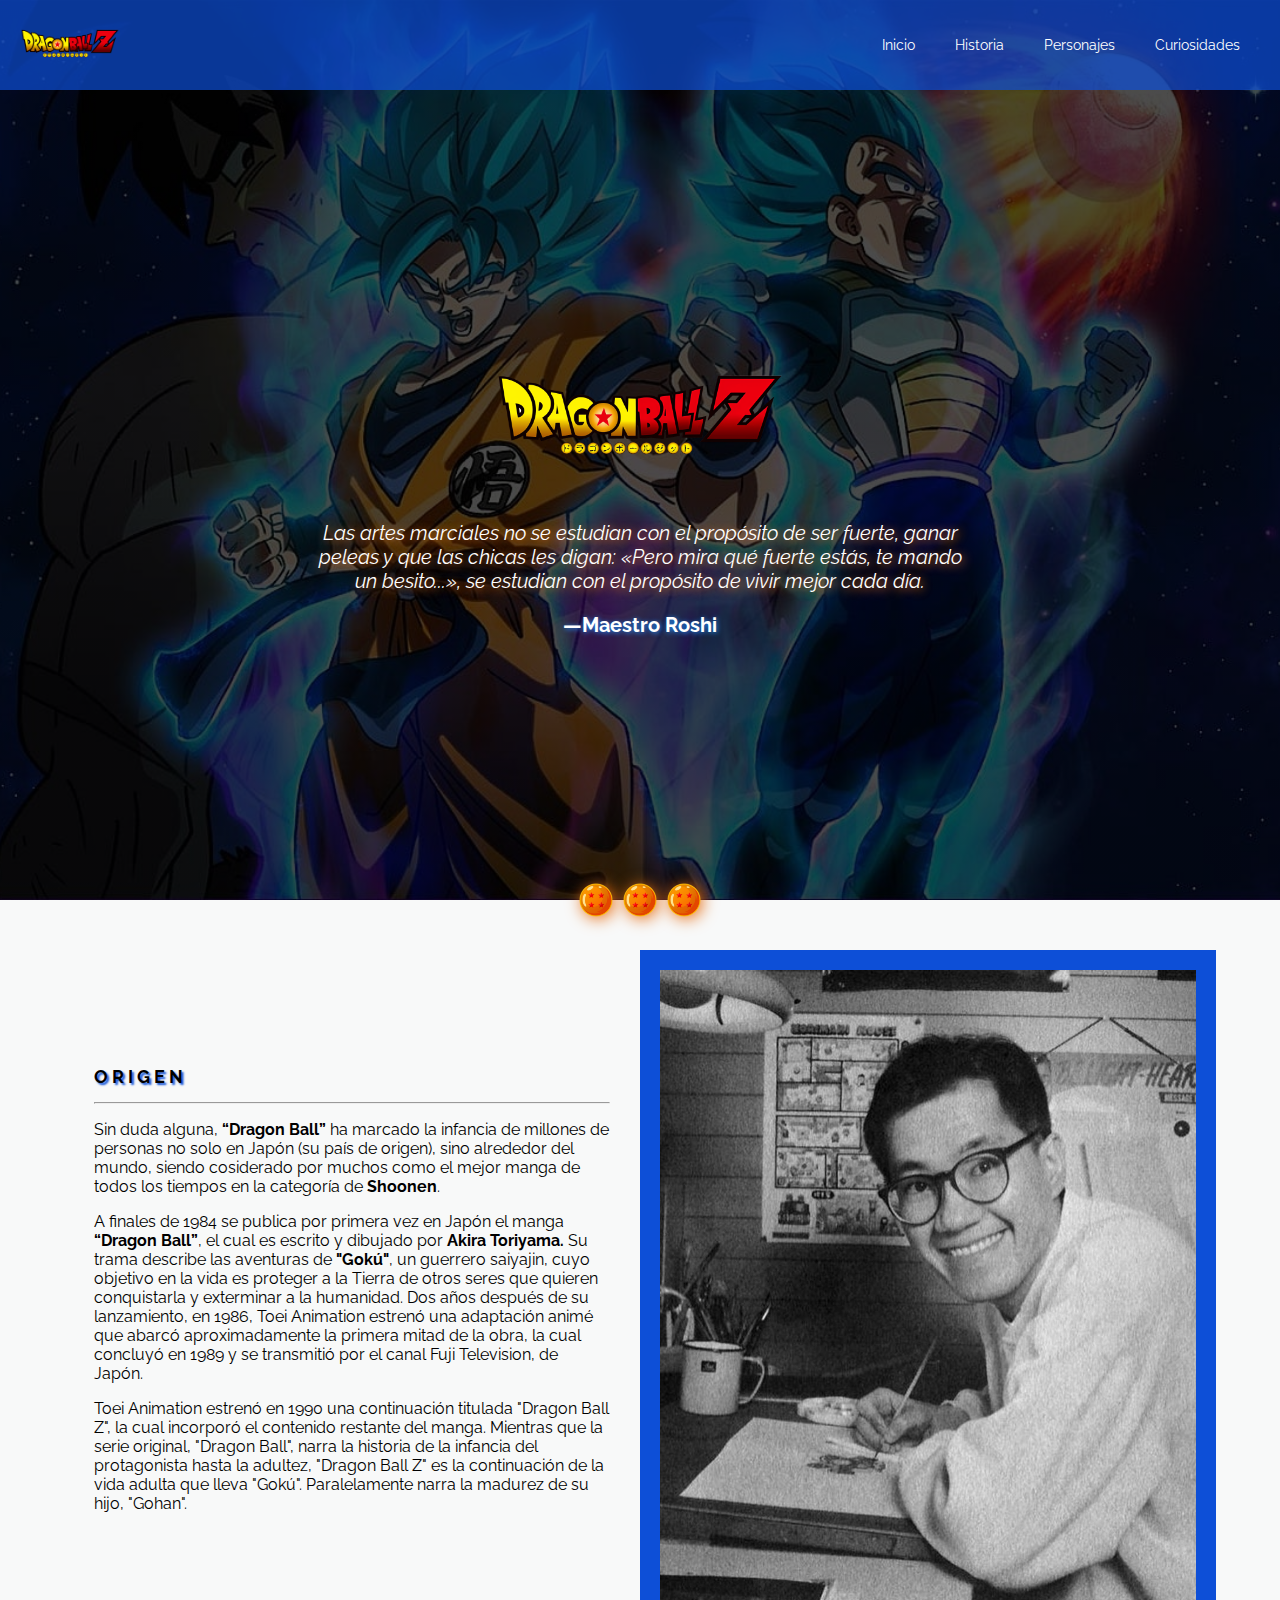
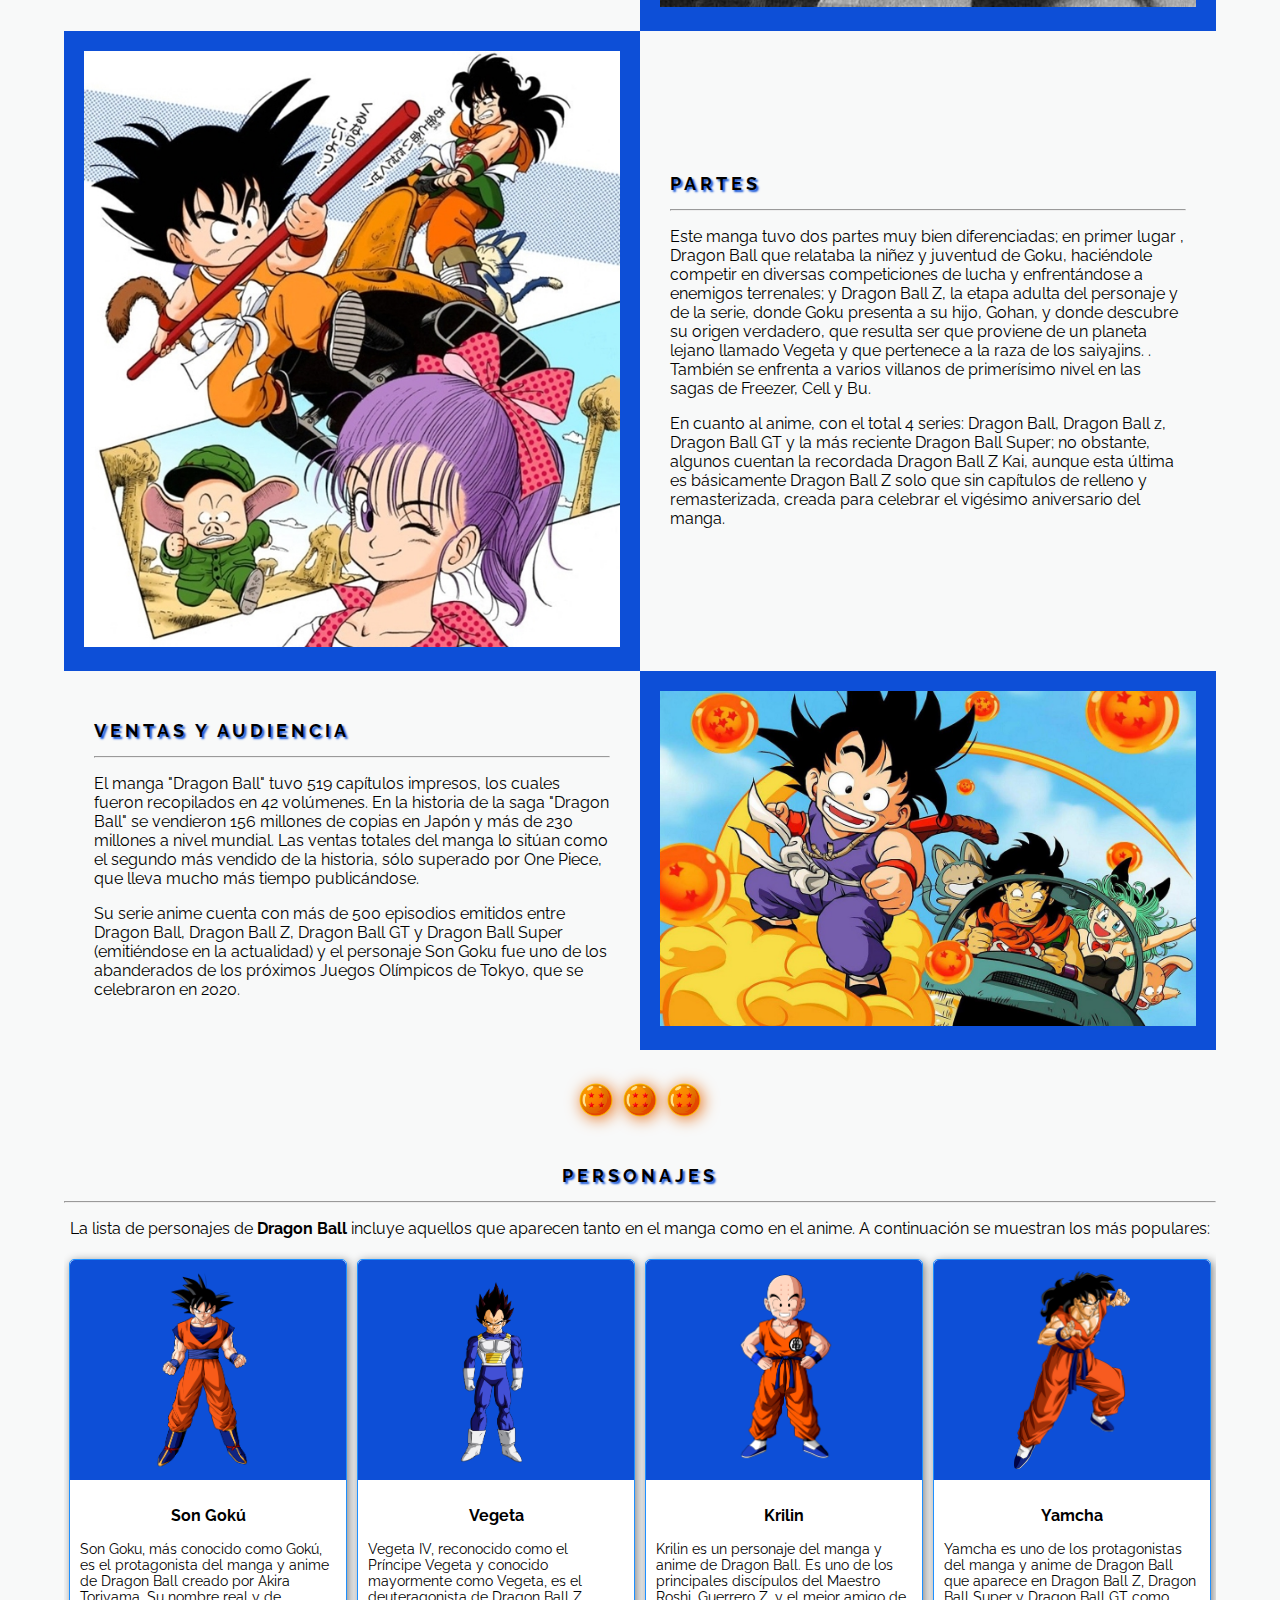
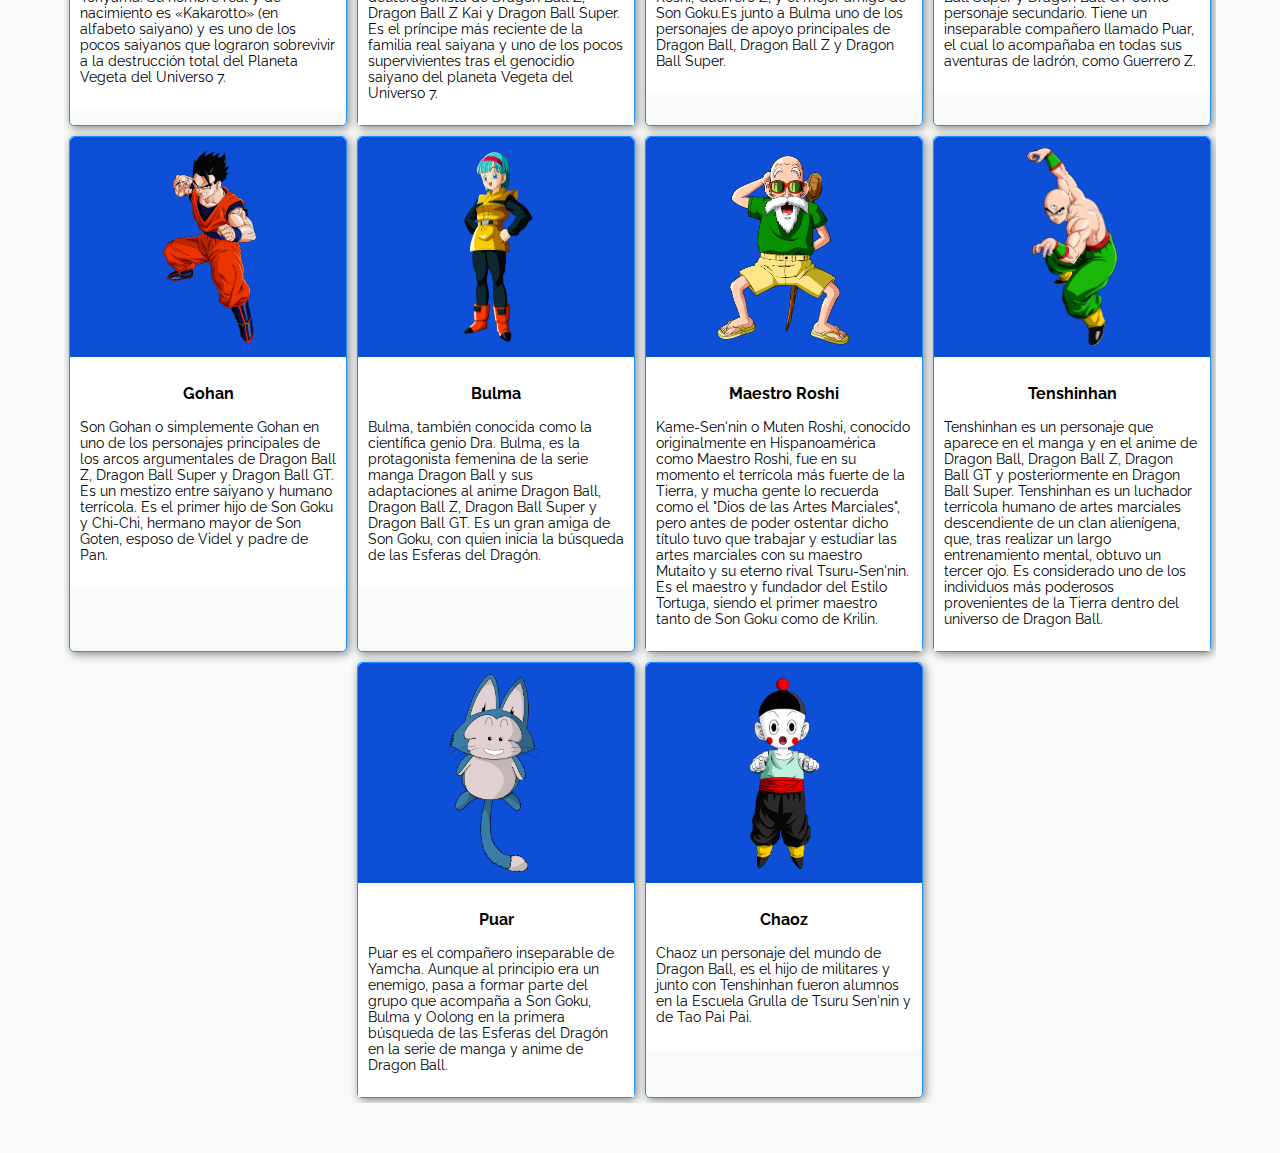
==== Proyecto-07-Dragon-Ball/index.html @ 8200dbeb "Ejercicio maquetación 07 Dragon Ball" ====
<!DOCTYPE html>
<html lang="en">
<head>
    <meta charset="UTF-8">
    <meta http-equiv="X-UA-Compatible" content="IE=edge">
    <meta name="viewport" content="width=device-width, initial-scale=1.0">
    <title>Dragon Ball</title>

    <!-- Browser Icon -->
    <link rel="icon" href="./assets/img/esfera-4-estrellas.png" type="image/png">

    <!-- Font Awesome CSS -->
    <link rel="stylesheet" href="https://use.fontawesome.com/releases/v5.11.1/css/all.css">

    <!-- Google Fonts -->
    <link rel="preconnect" href="https://fonts.gstatic.com">
    <link href="https://fonts.googleapis.com/css2?family=Raleway:wght@300;400;600;700&display=swap" rel="stylesheet">

    <link rel="stylesheet" href="./css/styles.css">
</head>
<body>
    <header class="header">
        <nav class="main-nav">
            <div class="main-nav__logo">
                <img class="main-nav__dbz-logo" src="./assets/img/dbz-logo.png" alt="Logo DBZ">
            </div>
            <ul class="main-menu">
                <li class="main-menu__item">
                    <a href="#" class="main-menu__link">Inicio</a>
                </li>
                <li class="main-menu__item">
                    <a href="#" class="main-menu__link">Historia</a>
                </li>
                <li class="main-menu__item">
                    <a href="#" class="main-menu__link">Personajes</a>
                </li>
                <li class="main-menu__item">
                    <a href="#" class="main-menu__link">Curiosidades</a>
                </li>
            </ul>
            <span class="hamburguer-menu">X</span>
        </nav>
        <section class="banner">
            <div class="banner__content">
                <img class="banner__image" src="./assets/img/dbz-logo.png" alt="Logo DBZ">
                <blockquote class="banner__phrase">
                    <p class="banner__sentence">
                        Las artes marciales no se estudian con el propósito de ser fuerte, ganar peleas y que las chicas les digan: «Pero mira qué fuerte estás, te mando un besito...», se estudian con el propósito de vivir mejor cada día.
                    </p>
                    <p class="banner__author">—Maestro Roshi</p>
                </blockquote>
            </div>
        </section>
        <div class="section-separator">
            <span class="section-separator__icon">
                <img class="section-separator__image" src="./assets/img/esfera-4-estrellas.png" alt="Esfera del dragón">
            </span>
            <span class="section-separator__icon">
                <img class="section-separator__image" src="./assets/img/esfera-4-estrellas.png" alt="Esfera del dragón">
            </span>
            <span class="section-separator__icon">
                <img class="section-separator__image" src="./assets/img/esfera-4-estrellas.png" alt="Esfera del dragón">
            </span>
        </div>
    </header>
    <main class="main">
        <section class="section">
            <div class="container">
                <section class="db-info">
                    <div class="db-info__texts">
                        <div class="db-info__content">
                            <h2 class="section-title">Origen</h2>
                            <hr>
                            <p>Sin duda alguna, <span class="text-bold">“Dragon Ball”</span> ha marcado la infancia de millones de personas no solo en Japón (su país de origen), sino alrededor del mundo, siendo cosiderado por muchos como el mejor manga de todos los tiempos en la categoría de <span class="text-bold">Shoonen</span>.</p>
                            <p>A finales de 1984 se publica por primera vez en Japón el manga <span class="text-bold">“Dragon Ball”</span>, el cual es escrito y dibujado por <span class="text-bold">Akira Toriyama.</span>  Su trama describe las aventuras de <span class="text-bold">"Gokú"</span>, un guerrero saiyajin, cuyo objetivo en la vida es proteger a la Tierra de otros seres que quieren conquistarla y exterminar a la humanidad. Dos años después de su lanzamiento, en 1986, Toei Animation estrenó una adaptación animé que abarcó aproximadamente la primera mitad de la obra, la cual concluyó en 1989 y se transmitió por el canal Fuji Television, de Japón.</p>
                            <p>Toei Animation estrenó en 1990 una continuación titulada "Dragon Ball Z", la cual incorporó el contenido restante del manga. Mientras que la serie original, "Dragon Ball", narra la historia de la infancia del protagonista hasta la adultez, "Dragon Ball Z" es la continuación de la vida adulta que lleva "Gokú". Paralelamente narra la madurez de su hijo, "Gohan".</p>
                        </div>
                    </div>
                    <div class="db-info__image">
                        <img class="db-info__picture" src="./assets/img/akira-toriyama.jpg" alt="Akira Toriyama">
                    </div>
                </section>
                <section class="db-info">
                    <div class="db-info__image">
                        <img class="db-info__picture" src="./assets/img/manga-dbz.jpg" alt="Akira Toriyama">
                    </div>
                    <div class="db-info__texts">
                        <div class="db-info__content">
                            <h2 class="section-title">Partes</h2>
                            <hr>
                            <p>Este manga tuvo dos partes muy bien diferenciadas; en primer lugar , Dragon Ball que relataba la niñez y juventud de Goku, haciéndole competir en diversas competiciones de lucha y enfrentándose a enemigos terrenales; y Dragon Ball Z, la etapa adulta del personaje y de la serie, donde Goku presenta a su hijo, Gohan, y donde descubre su origen verdadero, que resulta ser que proviene de un planeta lejano llamado Vegeta y que pertenece a la raza de los saiyajins. . También se enfrenta a varios villanos de primerísimo nivel en las sagas de Freezer, Cell y Bu.</p>
                            <p>En cuanto al anime, con el total 4 series: Dragon Ball, Dragon Ball z, Dragon Ball GT y la más reciente Dragon Ball Super; no obstante, algunos cuentan la recordada Dragon Ball Z Kai, aunque esta última es básicamente Dragon Ball Z solo que sin capítulos de relleno y remasterizada, creada para celebrar el vigésimo aniversario del manga.</p>
                        </div>
                    </div>
                </section>
                <section class="db-info">
                    <div class="db-info__texts">
                        <div class="db-info__content">
                            <h2 class="section-title">Ventas y audiencia</h2>
                            <hr>
                            <p>El manga "Dragon Ball" tuvo 519 capítulos impresos, los cuales fueron recopilados en 42 volúmenes. En la historia de la saga "Dragon Ball" se vendieron 156 millones de copias en Japón y más de 230 millones a nivel mundial. Las ventas totales del manga lo sitúan como el segundo más vendido de la historia, sólo superado por One Piece, que lleva mucho más tiempo publicándose. </p>
                            <p>Su serie anime cuenta con más de 500 episodios emitidos entre Dragon Ball, Dragon Ball Z, Dragon Ball GT y Dragon Ball Super (emitiéndose en la actualidad) y el personaje Son Goku fue uno de los abanderados de los próximos Juegos Olímpicos de Tokyo, que se celebraron en 2020. </p>
                        </div>
                    </div>
                    <div class="db-info__image">
                        <img class="db-info__picture" src="./assets/img/dbz-ventas.jpg" alt="Akira Toriyama">
                    </div>
                </section>
            </div>
            <div class="section-separator">
                <span class="section-separator__icon">
                    <img class="section-separator__image" src="./assets/img/esfera-4-estrellas.png" alt="Esfera del dragón">
                </span>
                <span class="section-separator__icon">
                    <img class="section-separator__image" src="./assets/img/esfera-4-estrellas.png" alt="Esfera del dragón">
                </span>
                <span class="section-separator__icon">
                    <img class="section-separator__image" src="./assets/img/esfera-4-estrellas.png" alt="Esfera del dragón">
                </span>
            </div>
        </section>
        <section class="section">
            <div class="container">
                <h2 class="section-title section-title--center">Personajes</h2>
                <hr>
                <p class="section__description">
                    La lista de personajes de <span class="text-bold">Dragon Ball</span> incluye aquellos que aparecen tanto en el manga como en el anime. A continuación se muestran los más populares:
                </p>
                <div class="characters">
                    <div class="character">
                        <div class="character__header">
                            <img class="character__image" src="./assets/img/goku.png" alt="Son Goku">
                        </div>
                        <div class="character__body">
                            <h3 class="character__title">Son Gokú</h3>
                            <p class="character__description">Son Goku, más conocido como Gokú, es el protagonista del manga y anime de Dragon Ball creado por Akira Toriyama. Su nombre real y de nacimiento es «Kakarotto» (en alfabeto saiyano) y es uno de los pocos saiyanos que lograron sobrevivir a la destrucción total del Planeta Vegeta del Universo 7.</p>
                        </div>
                    </div>
                    <div class="character">
                        <div class="character__header">
                            <img class="character__image" src="./assets/img/vegeta.png" alt="Son Goku">
                        </div>
                        <div class="character__body">
                            <h3 class="character__title">Vegeta</h3>
                            <p class="character__description">Vegeta IV, reconocido como el Príncipe Vegeta y conocido mayormente como Vegeta, es el deuteragonista de Dragon Ball Z, Dragon Ball Z Kai y Dragon Ball Super. Es el príncipe más reciente de la familia real saiyana y uno de los pocos supervivientes tras el genocidio saiyano del planeta Vegeta del Universo 7.</p>
                        </div>
                    </div>
                    <div class="character">
                        <div class="character__header">
                            <img class="character__image" src="./assets/img/krilin.png" alt="Son Goku">
                        </div>
                        <div class="character__body">
                            <h3 class="character__title">Krilin</h3>
                            <p class="character__description">Krilin es un personaje del manga y anime de Dragon Ball. Es uno de los principales discípulos del Maestro Roshi, Guerrero Z, y el mejor amigo de Son Goku.Es junto a Bulma uno de los personajes de apoyo principales de Dragon Ball, Dragon Ball Z y Dragon Ball Super.</p>
                        </div>
                    </div>
                    <div class="character">
                        <div class="character__header">
                            <img class="character__image" src="./assets/img/yamcha.png" alt="Son Goku">
                        </div>
                        <div class="character__body">
                            <h3 class="character__title">Yamcha</h3>
                            <p class="character__description">Yamcha es uno de los protagonistas del manga y anime de Dragon Ball que aparece en Dragon Ball Z, Dragon Ball Super y Dragon Ball GT como personaje secundario. Tiene un inseparable compañero llamado Puar, el cual lo acompañaba en todas sus aventuras de ladrón, como Guerrero Z.</p>
                        </div>
                    </div>
                    <div class="character">
                        <div class="character__header">
                            <img class="character__image" src="./assets/img/gohan.png" alt="Son Goku">
                        </div>
                        <div class="character__body">
                            <h3 class="character__title">Gohan</h3>
                            <p class="character__description">Son Gohan o simplemente Gohan en uno de los personajes principales de los arcos argumentales de Dragon Ball Z, Dragon Ball Super y Dragon Ball GT. Es un mestizo entre saiyano y humano terrícola. Es el primer hijo de Son Goku y Chi-Chi, hermano mayor de Son Goten, esposo de Videl y padre de Pan.</p>
                        </div>
                    </div>
                    <div class="character">
                        <div class="character__header">
                            <img class="character__image" src="./assets/img/bulma.png" alt="Son Goku">
                        </div>
                        <div class="character__body">
                            <h3 class="character__title">Bulma</h3>
                            <p class="character__description">Bulma, también conocida como la científica genio Dra. Bulma, es la protagonista femenina de la serie manga Dragon Ball y sus adaptaciones al anime Dragon Ball, Dragon Ball Z, Dragon Ball Super y Dragon Ball GT. Es un gran amiga de Son Goku, con quien inicia la búsqueda de las Esferas del Dragón.</p>
                        </div>
                    </div>
                    <div class="character">
                        <div class="character__header">
                            <img class="character__image" src="./assets/img/maestro-roshi-2.png" alt="Son Goku">
                        </div>
                        <div class="character__body">
                            <h3 class="character__title">Maestro Roshi</h3>
                            <p class="character__description">Kame-Sen'nin o Muten Roshi, conocido originalmente en Hispanoamérica como Maestro Roshi, fue en su momento el terrícola más fuerte de la Tierra, y mucha gente lo recuerda como el "Dios de las Artes Marciales", pero antes de poder ostentar dicho título tuvo que trabajar y estudiar las artes marciales con su maestro Mutaito y su eterno rival Tsuru-Sen'nin. Es el maestro y fundador del Estilo Tortuga, siendo el primer maestro tanto de Son Goku como de Krilin.</p>
                        </div>
                    </div>
                    <div class="character">
                        <div class="character__header">
                            <img class="character__image" src="./assets/img/ten-shin-han.png" alt="Son Goku">
                        </div>
                        <div class="character__body">
                            <h3 class="character__title">Tenshinhan</h3>
                            <p class="character__description">Tenshinhan es un personaje que aparece en el manga y en el anime de Dragon Ball, Dragon Ball Z, Dragon Ball GT y posteriormente en Dragon Ball Super. Tenshinhan es un luchador terrícola humano de artes marciales descendiente de un clan alienígena, que, tras realizar un largo entrenamiento mental, obtuvo un tercer ojo. Es considerado uno de los individuos más poderosos provenientes de la Tierra dentro del universo de Dragon Ball.</p>
                        </div>
                    </div>
                    <div class="character">
                        <div class="character__header">
                            <img class="character__image" src="./assets/img/puar.png" alt="Son Goku">
                        </div>
                        <div class="character__body">
                            <h3 class="character__title">Puar</h3>
                            <p class="character__description">Puar es el compañero inseparable de Yamcha. Aunque al principio era un enemigo, pasa a formar parte del grupo que acompaña a Son Goku, Bulma y Oolong en la primera búsqueda de las Esferas del Dragón en la serie de manga y anime de Dragon Ball.</p>
                        </div>
                    </div>
                    <div class="character">
                        <div class="character__header">
                            <img class="character__image" src="./assets/img/chaos.png" alt="Son Goku">
                        </div>
                        <div class="character__body">
                            <h3 class="character__title">Chaoz</h3>
                            <p class="character__description">Chaoz un personaje del mundo de Dragon Ball, es el hijo de militares y junto con Tenshinhan fueron alumnos en la Escuela Grulla de Tsuru Sen'nin y de Tao Pai Pai.</p>
                        </div>
                    </div>
                </div>
            </div>
        </section>
    </main>
    <footer class="footer">

    </footer>
</body>
</html>
---- Proyecto-07-Dragon-Ball/css/styles.css ----
/* -------- Variables -------- */

:root {
    --white: white;
    --black: #000000;
    --light-grey:#F8F9F9;
    --secondary-gray: #8E9DAE;
    --dark-grey: grey;  
    --orange: #e67019;  
    --blue: #0d4fd7;
    --light-blue: dodgerblue; 
    --dark-blue: #09538d;
}


/* -------- General Styles -------- */

* {
    box-sizing: border-box;
}

html {
    font-size: 62.5%;
}

body {
    margin: 0;
    font-size: 1.6rem;
    font-family: 'Raleway', sans-serif;
}


/* -------- Header Styles -------- */

.header,
.main,
.footer {
    min-width: 320px;
}

.text-bold {
    font-weight: bold;
}

.text-italic {
    font-style: italic;
}

.header {
    height: 100vh;
    background-image: linear-gradient(rgba(0, 0, 0, 0.7), 
                                      rgba(0, 0, 0, 0.7)),
                                      url('../assets/img/dbz-background-1.jpg');
    background-repeat: no-repeat;
    background-size: cover;
    background-position: left;
    background-attachment: fixed;
    position: relative;
}


/* Section Separator Styles */

.section-separator {
    position: absolute;
    bottom: -24px;
    left: calc(50% - 64px);
}

.section-separator__icon {
    display: inline-block;
    width: 40px;
    height: 40px;
}

.section-separator__image {
    width: 100%;
    filter: drop-shadow(2px 2px 8px var(--orange));
}

/* Main Nav Styles */

.main-nav {
    height: 10vh;
    display: flex;
    flex-direction: column;
    align-items: center;
    justify-content: space-between;
    font-size: 1.4rem;
    position: relative;
}

.main-nav__logo {
    width: 100%;
    text-align: center;
    background-color: rgba(13, 79, 215, 0.7);
}

.main-nav__dbz-logo {
    max-width: 100px;
}

.main-menu {
    width: 100%;
    margin-top: 0;
    margin-left: 0;
    margin-bottom: 0;
    padding-left: 0;
    list-style-type: none;
    display: flex;
    flex-direction: column;
    background-color: rgba(0, 0, 0, 0.7);
}

.main-menu__item {
    padding: 10px 20px;
}

.main-menu__item:hover {
    background-color: rgba(229, 231, 233, 0.2);
}

.main-menu__link {
    color: var(--white);
    text-decoration: none;
}


/* Banner Styles */

.banner {
    height: 90vh; 
    display: flex;
    align-items: center;
    justify-content: center;
    text-align: center;
}

.banner__content {
    width: 95%;
    padding: 20px;
    color: var(--white);
}

.banner__image {
    width: 40%;
    min-width: 150px;
}

.banner__phrase {
    font-size: 1.8rem;
}

.banner__sentence {
    font-style: italic;
    text-shadow: 2px 2px 10px var(--orange);
}

.banner__author {
    font-weight: bold;
    text-shadow: 1px 1px 5px var(--light-blue);
}


/* -------- Main Styles -------- */

.container {
    width: 95%;
    margin: 0 auto;
    overflow: hidden;
}

.main {
    background-color: var(--light-grey);
}

.section {
    padding: 50px 0px;
    position: relative;
}

.section-title {
    text-transform: uppercase;
    letter-spacing: 4px;
    font-size: 1.8rem;
    text-shadow: 2px 2px 2px var(--blue);
}

.section-title--center {
    text-align: center;
}

.section__description {
    text-align: center;
}


/* DB info Styles */

.db-info {
    display: flex;
    flex-wrap: wrap;
}

.db-info__texts {
    width: 100%;
    padding: 20px 30px;
    display: flex;
    align-items: center;
    justify-content: center;
}

.db-info__image {
    width: 100%;
    padding: 20px;
    background-color: var(--blue);
}

.db-info__image--orange {
    background-color: orange;
}

.db-info__picture {
    max-width: 100%;
}


/* Characters Styles  */

.characters {
    display: flex;
    flex-wrap: wrap;
    justify-content: center;
}

.character {
    width: 100%;
    margin: 5px;
    /*flex-grow: 1;
    flex-basis: 250px;*/
    border: 1px solid dodgerblue;
    border-radius: 5px;
    box-shadow: 2px 2px 10px var(--dark-grey);
    font-size: 1.4rem;
}

.character__header {
    height: 220px;
    text-align: center;
    background-color: var(--blue);
    border-top-left-radius: 5px;
    border-top-right-radius: 5px;
    display: flex;
    align-items: center;
    justify-content: center;
}

.character__title {
    text-align: center;
}

.character__image {
    height: 90%;
}

.character__body {
    padding: 10px;
    text-align: left;
    background-color: var(--white);
}

.character__link {
    font-weight: bold;
    color: var(--blue);
    text-decoration: none;
}

/* -------- Header Styles -------- */
/* -------- Header Styles -------- */
/* -------- Header Styles -------- */


.hamburguer-menu {
    display: inline-block;
    background-color: purple;
    color: white;
    padding: 20px;
    text-align: center;
    position: absolute;
    top: 5px;
    right: 5px;
}

/* -------- Media Queries -------- */

@media screen and (min-width: 576px) {

    .header {
        background-position: center;
    }

    .main-nav {
        padding: 10px 20px;
        flex-direction: row;
        background-color: rgba(13, 79, 215, 0.7);
    }

    .main-nav__logo {
        width: auto;
        background: none;
    }

    .main-menu {
        width: auto;
        display: flex;
        flex-direction: row;
        background: none;
    }

    .banner__content {
        width: 80%;
    }
        
    .banner__phrase {
        font-size: 2rem;
    }

    .character {
        width: calc(50% - 10px);
    }

    .hamburguer-menu {
        display: none;
    }


}

@media screen and (min-width: 768px) {
 
    .container {
        width: 90%;
    }

    .banner__content {
        width: 70%;
    }

    .db-info__texts {
        width: 50%;
    }

    .db-info__image {
        width: 50%;
    }

    .character {
        width: calc(33% - 10px);
    }
}

@media screen and (min-width: 992px) {
    
    .banner__content {
        width: 60%;
    }

    .character {
        width: calc(25% - 10px);
    }


}
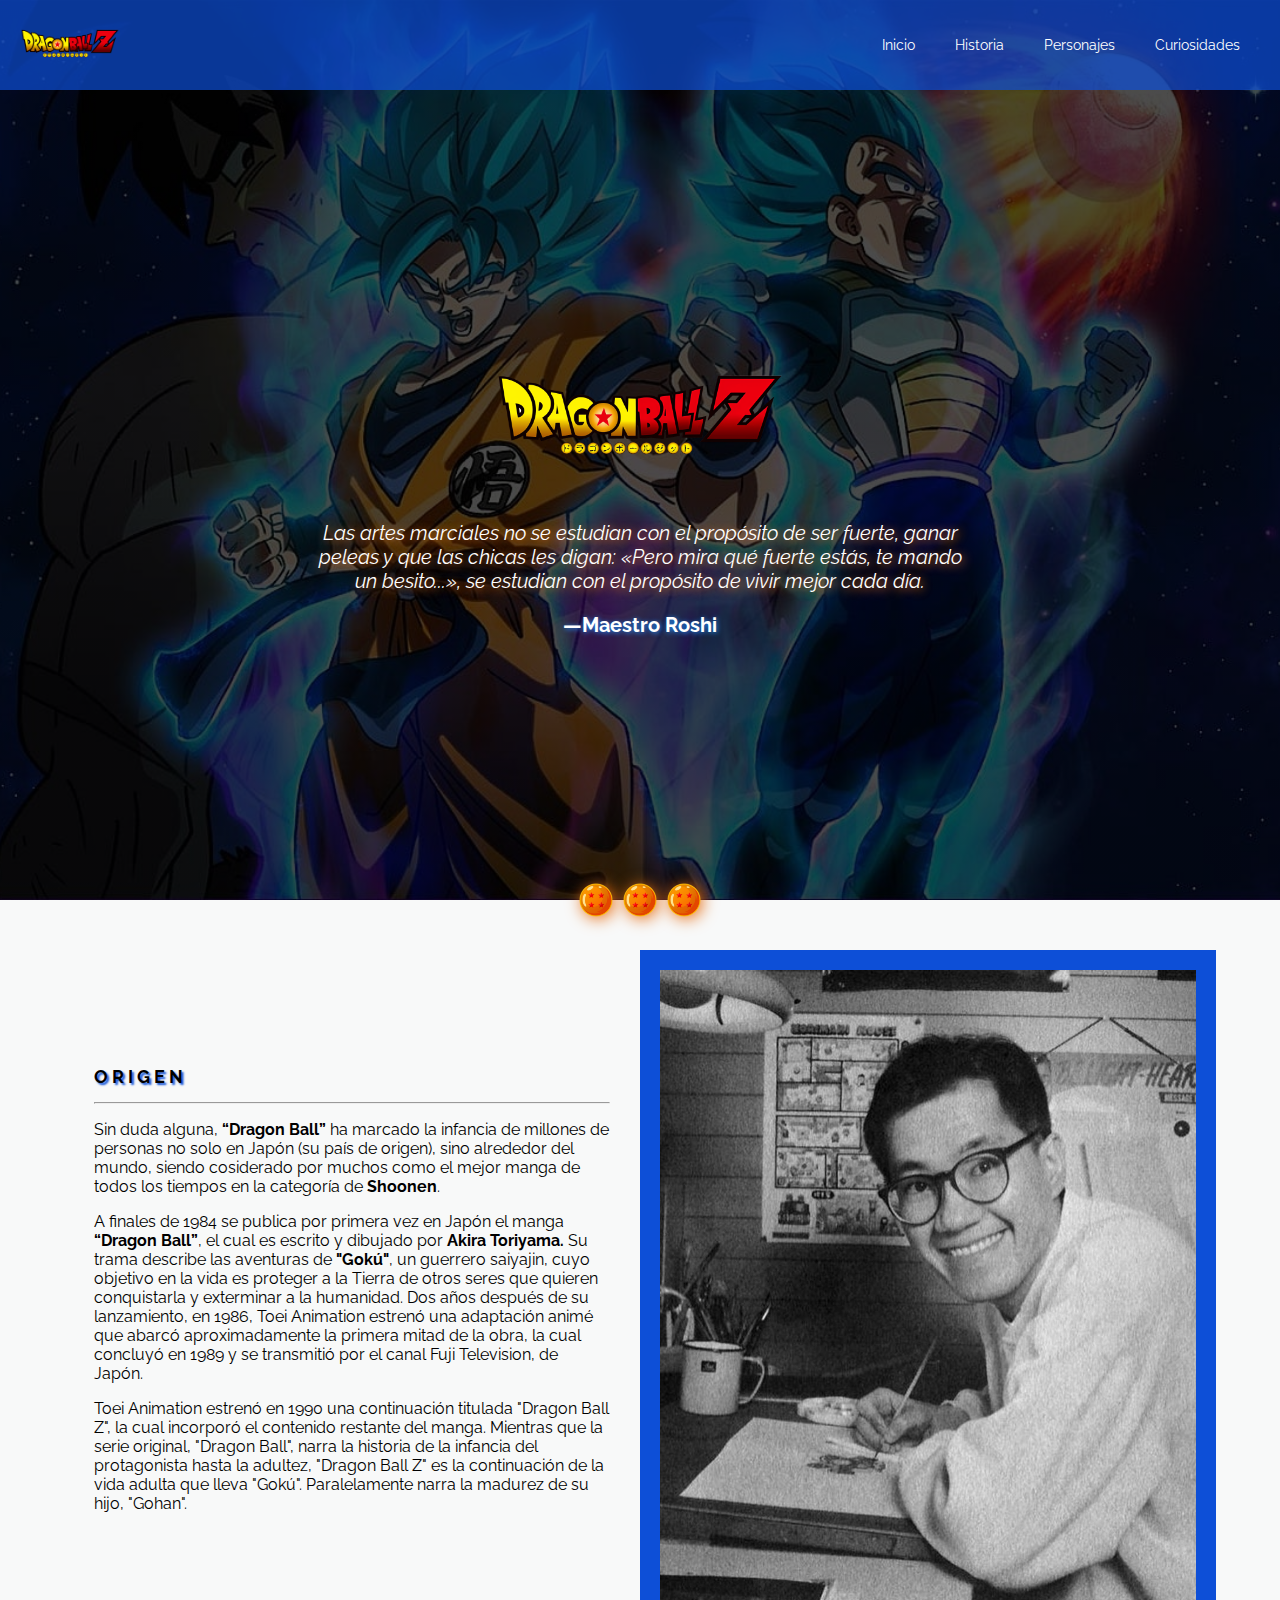
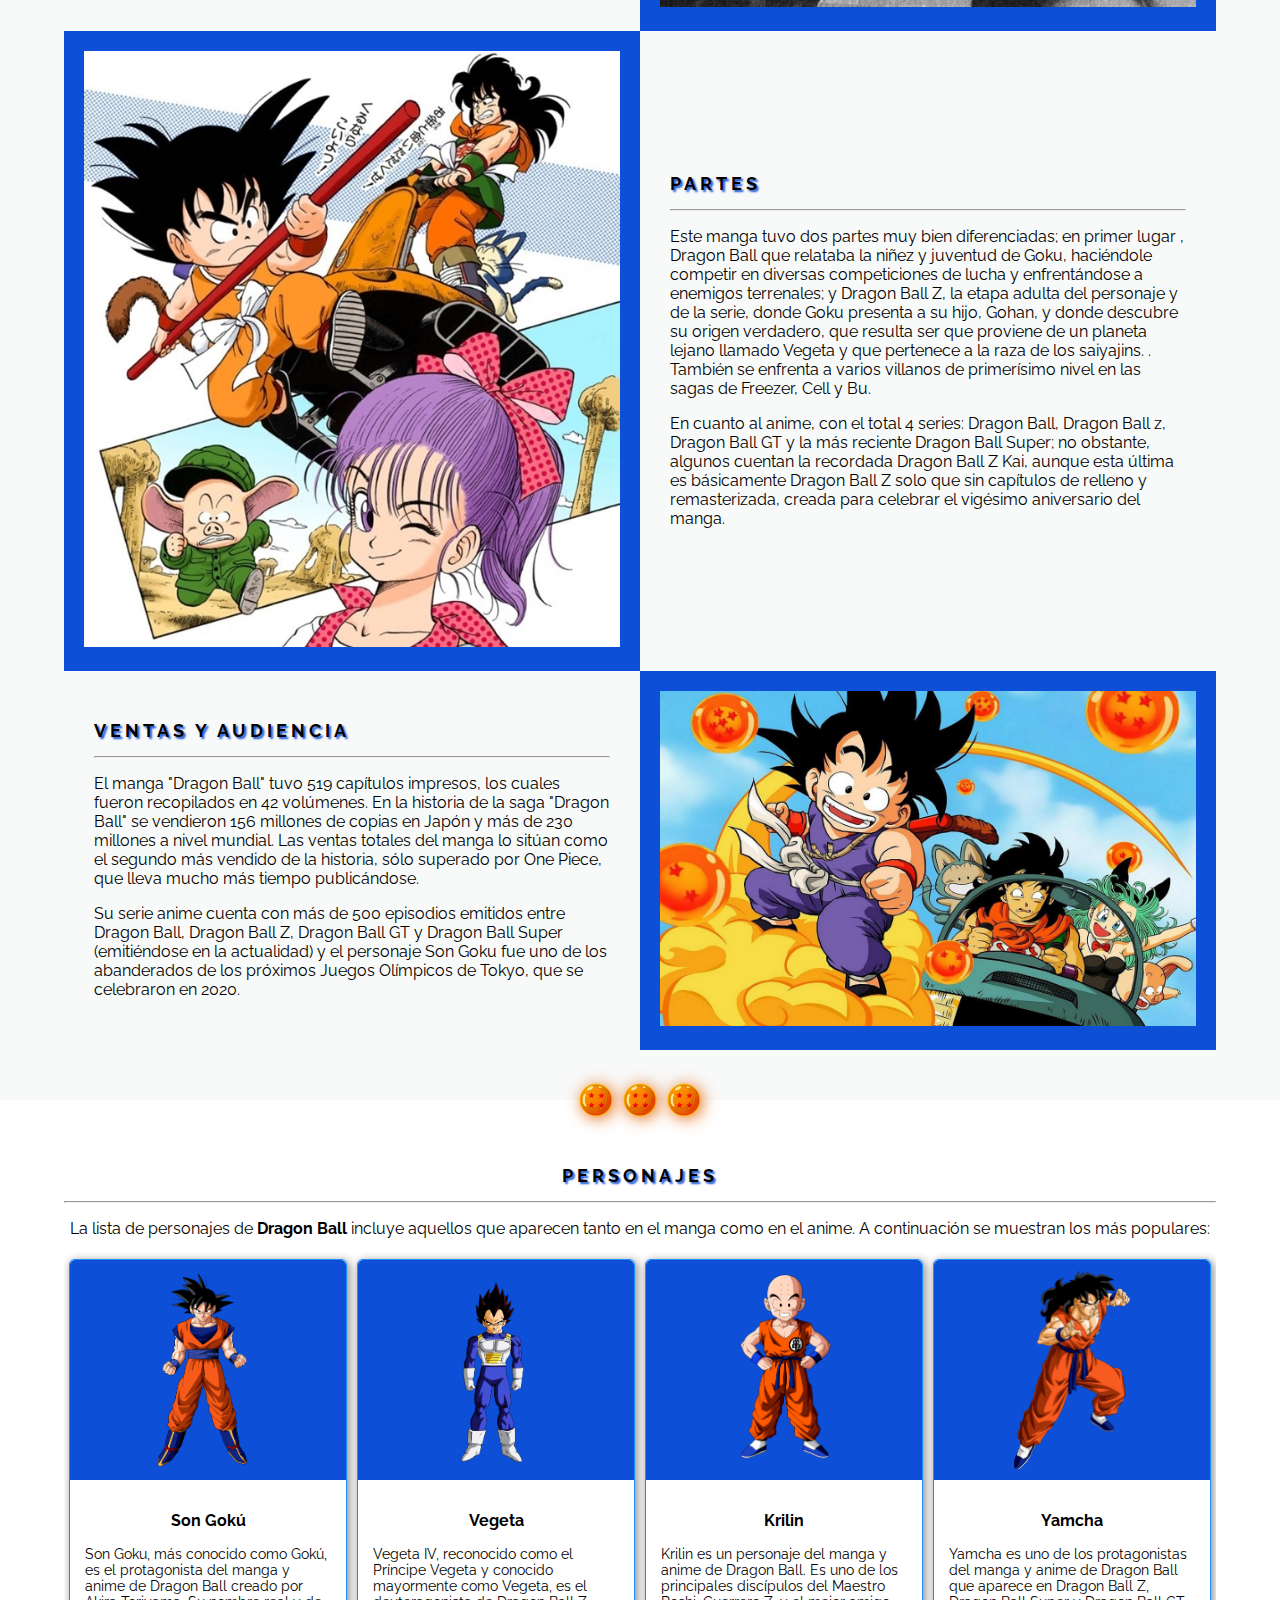
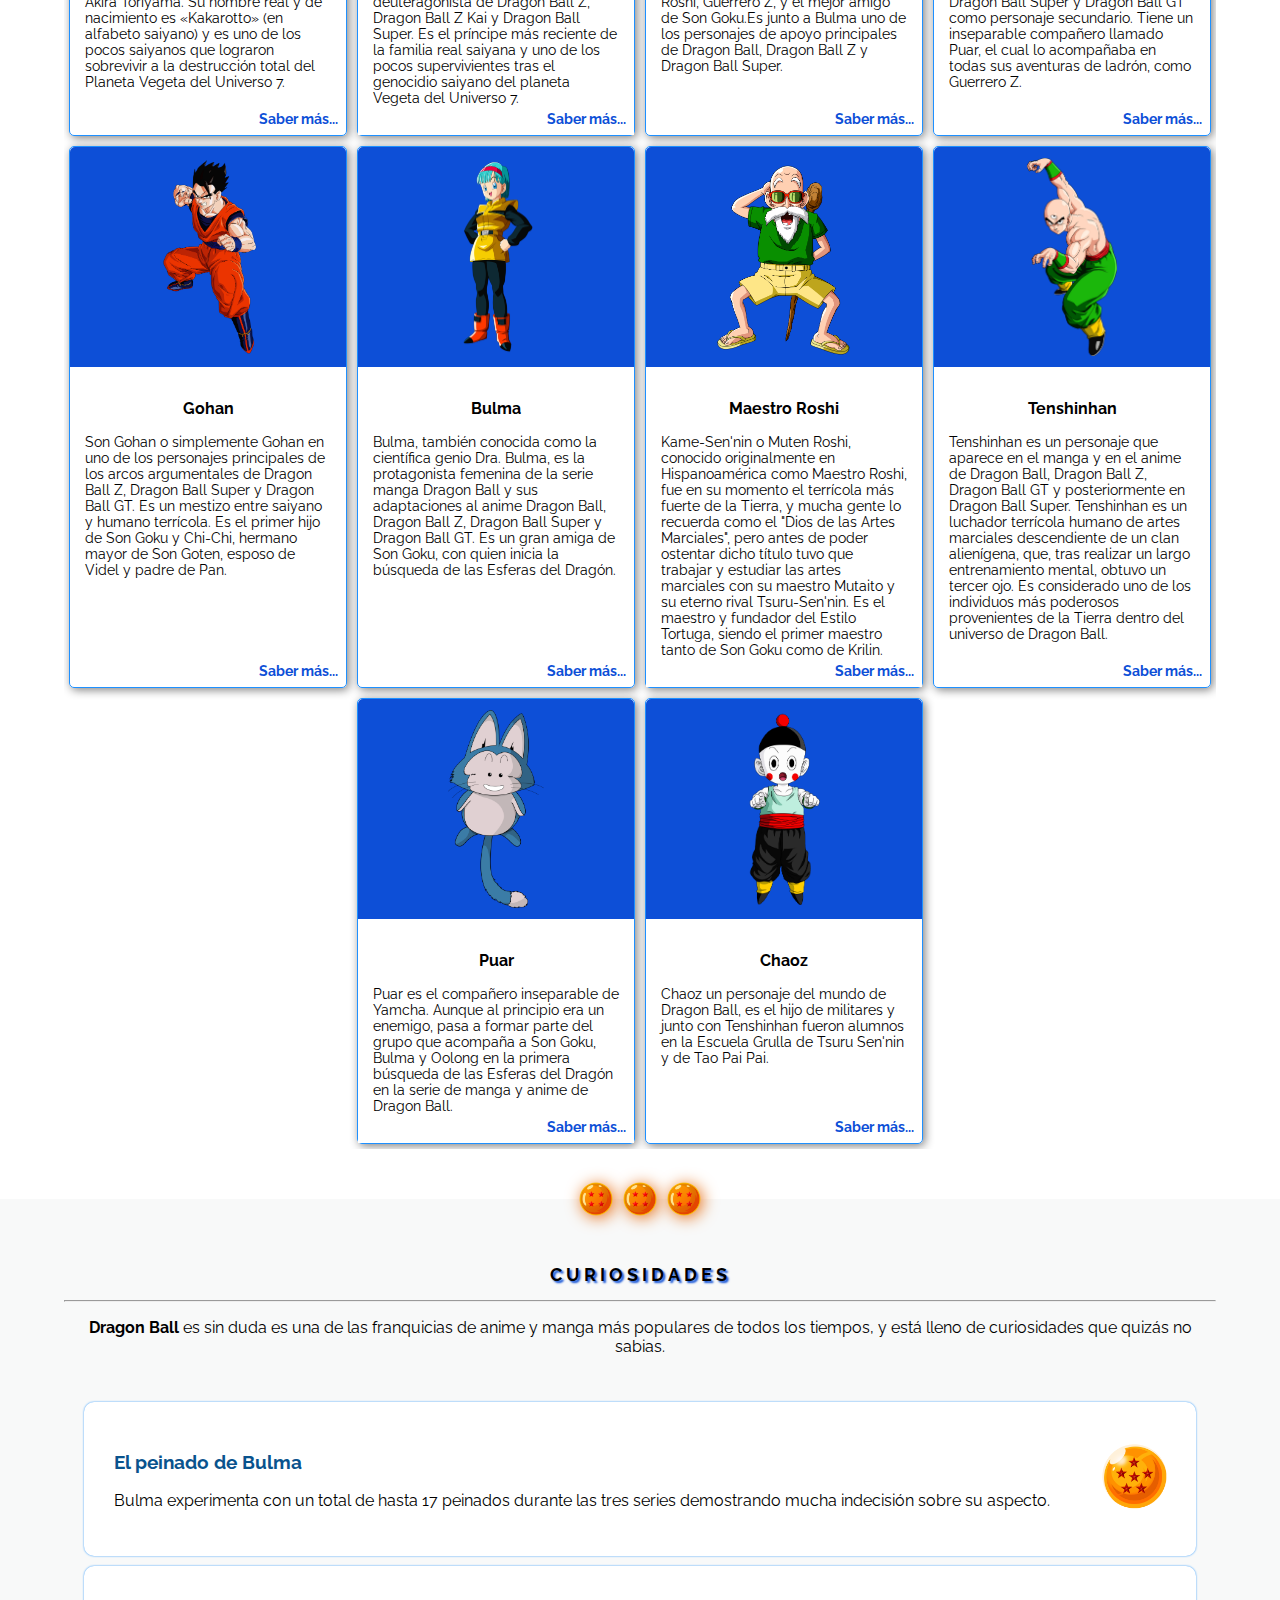
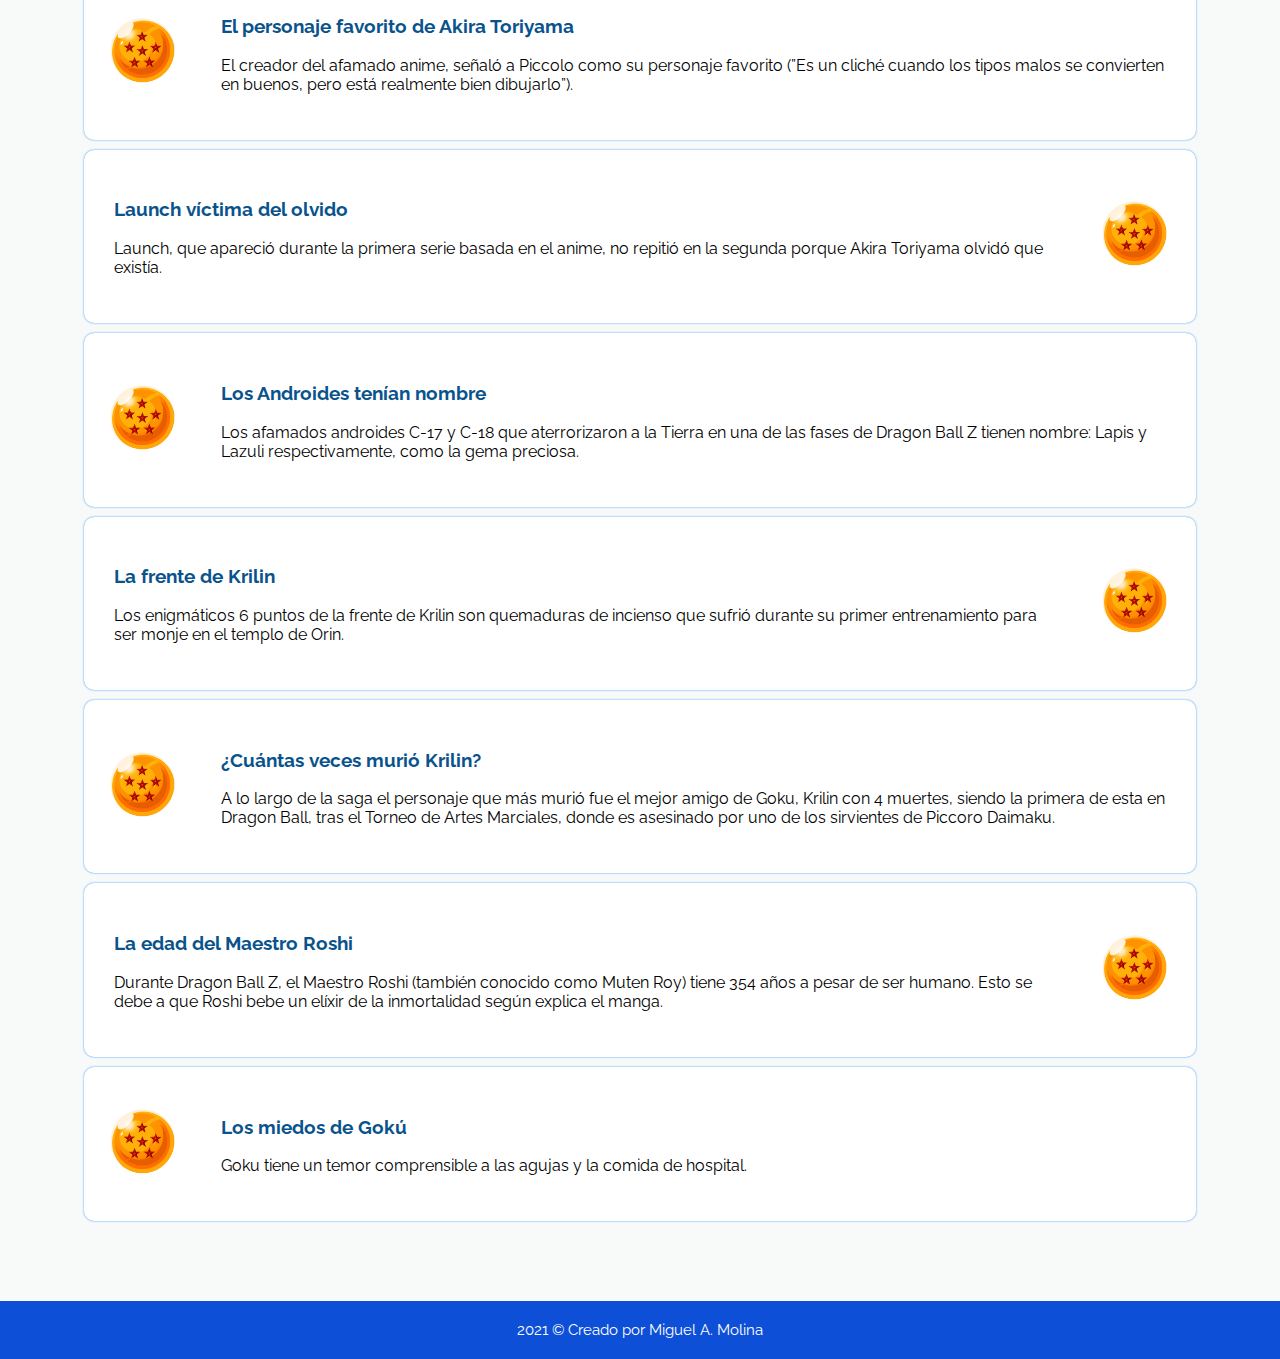
==== commit f4c003ea: "Ejercicio maquetación 07 Dragon Ball v2" ====
--- a/Proyecto-07-Dragon-Ball/index.html
+++ b/Proyecto-07-Dragon-Ball/index.html
@@ -66,7 +66,7 @@
     <main class="main">
         <section class="section">
             <div class="container">
-                <section class="db-info">
+                <section class="db-info section--gray">
                     <div class="db-info__texts">
                         <div class="db-info__content">
                             <h2 class="section-title">Origen</h2>
@@ -119,7 +119,7 @@
                 </span>
             </div>
         </section>
-        <section class="section">
+        <section class="section section--white">
             <div class="container">
                 <h2 class="section-title section-title--center">Personajes</h2>
                 <hr>
@@ -134,6 +134,7 @@
                         <div class="character__body">
                             <h3 class="character__title">Son Gokú</h3>
                             <p class="character__description">Son Goku, más conocido como Gokú, es el protagonista del manga y anime de Dragon Ball creado por Akira Toriyama. Su nombre real y de nacimiento es «Kakarotto» (en alfabeto saiyano) y es uno de los pocos saiyanos que lograron sobrevivir a la destrucción total del Planeta Vegeta del Universo 7.</p>
+                            <a class="character__link" href="">Saber más...</a>
                         </div>
                     </div>
                     <div class="character">
@@ -143,6 +144,7 @@
                         <div class="character__body">
                             <h3 class="character__title">Vegeta</h3>
                             <p class="character__description">Vegeta IV, reconocido como el Príncipe Vegeta y conocido mayormente como Vegeta, es el deuteragonista de Dragon Ball Z, Dragon Ball Z Kai y Dragon Ball Super. Es el príncipe más reciente de la familia real saiyana y uno de los pocos supervivientes tras el genocidio saiyano del planeta Vegeta del Universo 7.</p>
+                            <a class="character__link" href="">Saber más...</a>
                         </div>
                     </div>
                     <div class="character">
@@ -152,6 +154,7 @@
                         <div class="character__body">
                             <h3 class="character__title">Krilin</h3>
                             <p class="character__description">Krilin es un personaje del manga y anime de Dragon Ball. Es uno de los principales discípulos del Maestro Roshi, Guerrero Z, y el mejor amigo de Son Goku.Es junto a Bulma uno de los personajes de apoyo principales de Dragon Ball, Dragon Ball Z y Dragon Ball Super.</p>
+                            <a class="character__link" href="">Saber más...</a>
                         </div>
                     </div>
                     <div class="character">
@@ -161,6 +164,7 @@
                         <div class="character__body">
                             <h3 class="character__title">Yamcha</h3>
                             <p class="character__description">Yamcha es uno de los protagonistas del manga y anime de Dragon Ball que aparece en Dragon Ball Z, Dragon Ball Super y Dragon Ball GT como personaje secundario. Tiene un inseparable compañero llamado Puar, el cual lo acompañaba en todas sus aventuras de ladrón, como Guerrero Z.</p>
+                            <a class="character__link" href="">Saber más...</a>
                         </div>
                     </div>
                     <div class="character">
@@ -170,6 +174,7 @@
                         <div class="character__body">
                             <h3 class="character__title">Gohan</h3>
                             <p class="character__description">Son Gohan o simplemente Gohan en uno de los personajes principales de los arcos argumentales de Dragon Ball Z, Dragon Ball Super y Dragon Ball GT. Es un mestizo entre saiyano y humano terrícola. Es el primer hijo de Son Goku y Chi-Chi, hermano mayor de Son Goten, esposo de Videl y padre de Pan.</p>
+                            <a class="character__link" href="">Saber más...</a>
                         </div>
                     </div>
                     <div class="character">
@@ -179,6 +184,7 @@
                         <div class="character__body">
                             <h3 class="character__title">Bulma</h3>
                             <p class="character__description">Bulma, también conocida como la científica genio Dra. Bulma, es la protagonista femenina de la serie manga Dragon Ball y sus adaptaciones al anime Dragon Ball, Dragon Ball Z, Dragon Ball Super y Dragon Ball GT. Es un gran amiga de Son Goku, con quien inicia la búsqueda de las Esferas del Dragón.</p>
+                            <a class="character__link" href="">Saber más...</a>
                         </div>
                     </div>
                     <div class="character">
@@ -188,6 +194,7 @@
                         <div class="character__body">
                             <h3 class="character__title">Maestro Roshi</h3>
                             <p class="character__description">Kame-Sen'nin o Muten Roshi, conocido originalmente en Hispanoamérica como Maestro Roshi, fue en su momento el terrícola más fuerte de la Tierra, y mucha gente lo recuerda como el "Dios de las Artes Marciales", pero antes de poder ostentar dicho título tuvo que trabajar y estudiar las artes marciales con su maestro Mutaito y su eterno rival Tsuru-Sen'nin. Es el maestro y fundador del Estilo Tortuga, siendo el primer maestro tanto de Son Goku como de Krilin.</p>
+                            <a class="character__link" href="">Saber más...</a>
                         </div>
                     </div>
                     <div class="character">
@@ -197,6 +204,7 @@
                         <div class="character__body">
                             <h3 class="character__title">Tenshinhan</h3>
                             <p class="character__description">Tenshinhan es un personaje que aparece en el manga y en el anime de Dragon Ball, Dragon Ball Z, Dragon Ball GT y posteriormente en Dragon Ball Super. Tenshinhan es un luchador terrícola humano de artes marciales descendiente de un clan alienígena, que, tras realizar un largo entrenamiento mental, obtuvo un tercer ojo. Es considerado uno de los individuos más poderosos provenientes de la Tierra dentro del universo de Dragon Ball.</p>
+                            <a class="character__link" href="">Saber más...</a>
                         </div>
                     </div>
                     <div class="character">
@@ -206,6 +214,7 @@
                         <div class="character__body">
                             <h3 class="character__title">Puar</h3>
                             <p class="character__description">Puar es el compañero inseparable de Yamcha. Aunque al principio era un enemigo, pasa a formar parte del grupo que acompaña a Son Goku, Bulma y Oolong en la primera búsqueda de las Esferas del Dragón en la serie de manga y anime de Dragon Ball.</p>
+                            <a class="character__link" href="">Saber más...</a>
                         </div>
                     </div>
                     <div class="character">
@@ -215,6 +224,117 @@
                         <div class="character__body">
                             <h3 class="character__title">Chaoz</h3>
                             <p class="character__description">Chaoz un personaje del mundo de Dragon Ball, es el hijo de militares y junto con Tenshinhan fueron alumnos en la Escuela Grulla de Tsuru Sen'nin y de Tao Pai Pai.</p>
+                            <a class="character__link" href="">Saber más...</a>
+                        </div>
+                    </div>
+                </div>
+            </div>
+            <div class="section-separator">
+                <span class="section-separator__icon">
+                    <img class="section-separator__image" src="./assets/img/esfera-4-estrellas.png" alt="Esfera del dragón">
+                </span>
+                <span class="section-separator__icon">
+                    <img class="section-separator__image" src="./assets/img/esfera-4-estrellas.png" alt="Esfera del dragón">
+                </span>
+                <span class="section-separator__icon">
+                    <img class="section-separator__image" src="./assets/img/esfera-4-estrellas.png" alt="Esfera del dragón">
+                </span>
+            </div>
+        </section>
+        <section class="section section--gray">
+            <div class="container">
+                <h2 class="section-title section-title--center">Curiosidades</h2>
+                <hr>
+                <p class="section__description">
+                    <span class="text-bold">Dragon Ball</span> es sin duda es una de las franquicias de anime y manga más populares de todos los tiempos, y está lleno de curiosidades que quizás no sabias.
+                </p>
+                <div class="curiosities"> 
+                    <div class="curiosity">
+                        <div class="curiosity__texts">
+                            <h3 class="curiosity__title">El peinado de Bulma</h3>
+                            <p class="curiosity__description">
+                                Bulma experimenta con un total de hasta 17 peinados durante las tres series demostrando mucha indecisión sobre su aspecto.
+                            </p>
+                        </div>
+                        <div class="curiosity__image">
+                            <img class="curiosity__icon" src="./assets/img/esfera-6-estrellas.png" alt="">
+                        </div>
+                    </div>
+                    <div class="curiosity">
+                        <div class="curiosity__image">
+                            <img class="curiosity__icon" src="./assets/img/esfera-6-estrellas.png" alt="">
+                        </div>
+                        <div class="curiosity__texts">
+                            <h3 class="curiosity__title">El personaje favorito de Akira Toriyama</h3>
+                            <p class="curiosity__description">
+                                El creador del afamado anime, señaló a Piccolo como su personaje favorito (”Es un cliché cuando los tipos malos se convierten en buenos, pero está realmente bien dibujarlo”).
+                            </p>
+                        </div>
+                    </div>
+                    <div class="curiosity">
+                        <div class="curiosity__texts">
+                            <h3 class="curiosity__title">Launch víctima del olvido</h3>
+                            <p class="curiosity__description">
+                                Launch, que apareció durante la primera serie basada en el anime, no repitió en la segunda porque Akira Toriyama olvidó que existía.
+                            </p>
+                        </div>
+                        <div class="curiosity__image">
+                            <img class="curiosity__icon" src="./assets/img/esfera-6-estrellas.png" alt="">
+                        </div>
+                    </div>
+                    <div class="curiosity">
+                        <div class="curiosity__image">
+                            <img class="curiosity__icon" src="./assets/img/esfera-6-estrellas.png" alt="">
+                        </div>
+                        <div class="curiosity__texts">
+                            <h3 class="curiosity__title">Los Androides tenían nombre</h3>
+                            <p class="curiosity__description">
+                                Los afamados androides C-17 y C-18 que aterrorizaron a la Tierra en una de las fases de Dragon Ball Z tienen nombre: Lapis y Lazuli respectivamente, como la gema preciosa.
+                            </p>
+                        </div>
+                    </div>
+                    <div class="curiosity">
+                        <div class="curiosity__texts">
+                            <h3 class="curiosity__title">La frente de Krilin</h3>
+                            <p class="curiosity__description">
+                                Los enigmáticos 6 puntos de la frente de Krilin son quemaduras de incienso que sufrió durante su primer entrenamiento para ser monje en el templo de Orin.
+                            </p>
+                        </div>
+                        <div class="curiosity__image">
+                            <img class="curiosity__icon" src="./assets/img/esfera-6-estrellas.png" alt="">
+                        </div>
+                    </div>
+                    <div class="curiosity">
+                        <div class="curiosity__image">
+                            <img class="curiosity__icon" src="./assets/img/esfera-6-estrellas.png" alt="">
+                        </div>
+                        <div class="curiosity__texts">
+                            <h3 class="curiosity__title">¿Cuántas veces murió Krilin?</h3>
+                            <p class="curiosity__description">
+                                A lo largo de la saga el personaje que más murió fue el mejor amigo de Goku, Krilin con 4 muertes, siendo la primera de esta en Dragon Ball, tras el Torneo de Artes Marciales, donde es asesinado por uno de los sirvientes de Piccoro Daimaku.
+                            </p>
+                        </div>
+                    </div>
+                    <div class="curiosity">
+                        <div class="curiosity__texts">
+                            <h3 class="curiosity__title">La edad del Maestro Roshi</h3>
+                            <p class="curiosity__description">
+                                Durante Dragon Ball Z, el Maestro Roshi (también conocido como Muten Roy) tiene 354 años a pesar de ser humano. Esto se debe a que Roshi bebe un elíxir de la inmortalidad según explica el manga.
+                            </p>
+                        </div>
+                        <div class="curiosity__image">
+                            <img class="curiosity__icon" src="./assets/img/esfera-6-estrellas.png" alt="">
+                        </div>
+                    </div>
+                    <div class="curiosity">
+                        <div class="curiosity__image">
+                            <img class="curiosity__icon" src="./assets/img/esfera-6-estrellas.png" alt="">
+                        </div>
+                        <div class="curiosity__texts">
+                            <h3 class="curiosity__title">Los miedos de Gokú</h3>
+                            <p class="curiosity__description">
+                                Goku tiene un temor comprensible a las agujas y la comida de hospital.
+                            </p>
                         </div>
                     </div>
                 </div>
@@ -222,7 +342,7 @@
         </section>
     </main>
     <footer class="footer">
-
+        <span class="footer__text">2021 &copy; Creado por Miguel A. Molina</span>
     </footer>
 </body>
 </html>--- a/Proyecto-07-Dragon-Ball/css/styles.css
+++ b/Proyecto-07-Dragon-Ball/css/styles.css
@@ -61,10 +61,19 @@
 
 /* Section Separator Styles */
 
+.section--white {
+    background-color: var(--white);
+}
+
+.section--gray {
+    background-color: var(--light-grey);
+}
+
 .section-separator {
     position: absolute;
     bottom: -24px;
     left: calc(50% - 64px);
+    z-index: 2;
 }
 
 .section-separator__icon {
@@ -222,6 +231,10 @@
 
 .db-info__picture {
     max-width: 100%;
+}
+
+.db-info__image:first-child {
+    order: 2;
 }
 
 
@@ -242,6 +255,7 @@
     border-radius: 5px;
     box-shadow: 2px 2px 10px var(--dark-grey);
     font-size: 1.4rem;
+    position: relative;
 }
 
 .character__header {
@@ -264,32 +278,74 @@
 }
 
 .character__body {
-    padding: 10px;
+    padding: 15px;
     text-align: left;
     background-color: var(--white);
 }
 
 .character__link {
+    display: block;
     font-weight: bold;
     color: var(--blue);
     text-decoration: none;
-}
-
-/* -------- Header Styles -------- */
-/* -------- Header Styles -------- */
-/* -------- Header Styles -------- */
-
+    text-align: right;
+    position: absolute;
+    right: 8px;
+    bottom: 8px;
+}
+
+/* Curiosities Styles */
+
+.curiosities {
+    padding: 20px;
+}
+
+.curiosity {
+    margin: 10px 0px;
+    padding: 20px;
+    display: flex;
+    align-items: center;
+    justify-content: space-between;
+    border-radius: 10px;
+    background-color: white;
+    box-shadow: 0px 0px 2px var(--light-blue);
+}
+
+.curiosity__texts {
+    width: 80%;
+    padding: 10px;
+}
+
+.curiosity__title {
+    color: var(--dark-blue);
+}
+
+.curiosity__image {
+    width: 80px;
+    height: 80px;
+}
+
+.curiosity__icon {
+    width: 100%;
+}
+
+
+/* Hamburguer Menu Styles */
 
 .hamburguer-menu {
-    display: inline-block;
-    background-color: purple;
-    color: white;
+
+}
+
+/* Footer Styles */
+
+.footer {
     padding: 20px;
-    text-align: center;
-    position: absolute;
-    top: 5px;
-    right: 5px;
-}
+    font-size: 1.5rem;
+    color: var(--white);
+    text-align: center;
+    background-color: var(--blue);
+}
+
 
 /* -------- Media Queries -------- */
 
@@ -354,9 +410,18 @@
         width: 50%;
     }
 
+    .db-info__image:first-child {
+        order: -1;
+    }
+
     .character {
         width: calc(33% - 10px);
     }
+
+    .curiosity__texts {
+        width: 90%;
+    }
+    
 }
 
 @media screen and (min-width: 992px) {
